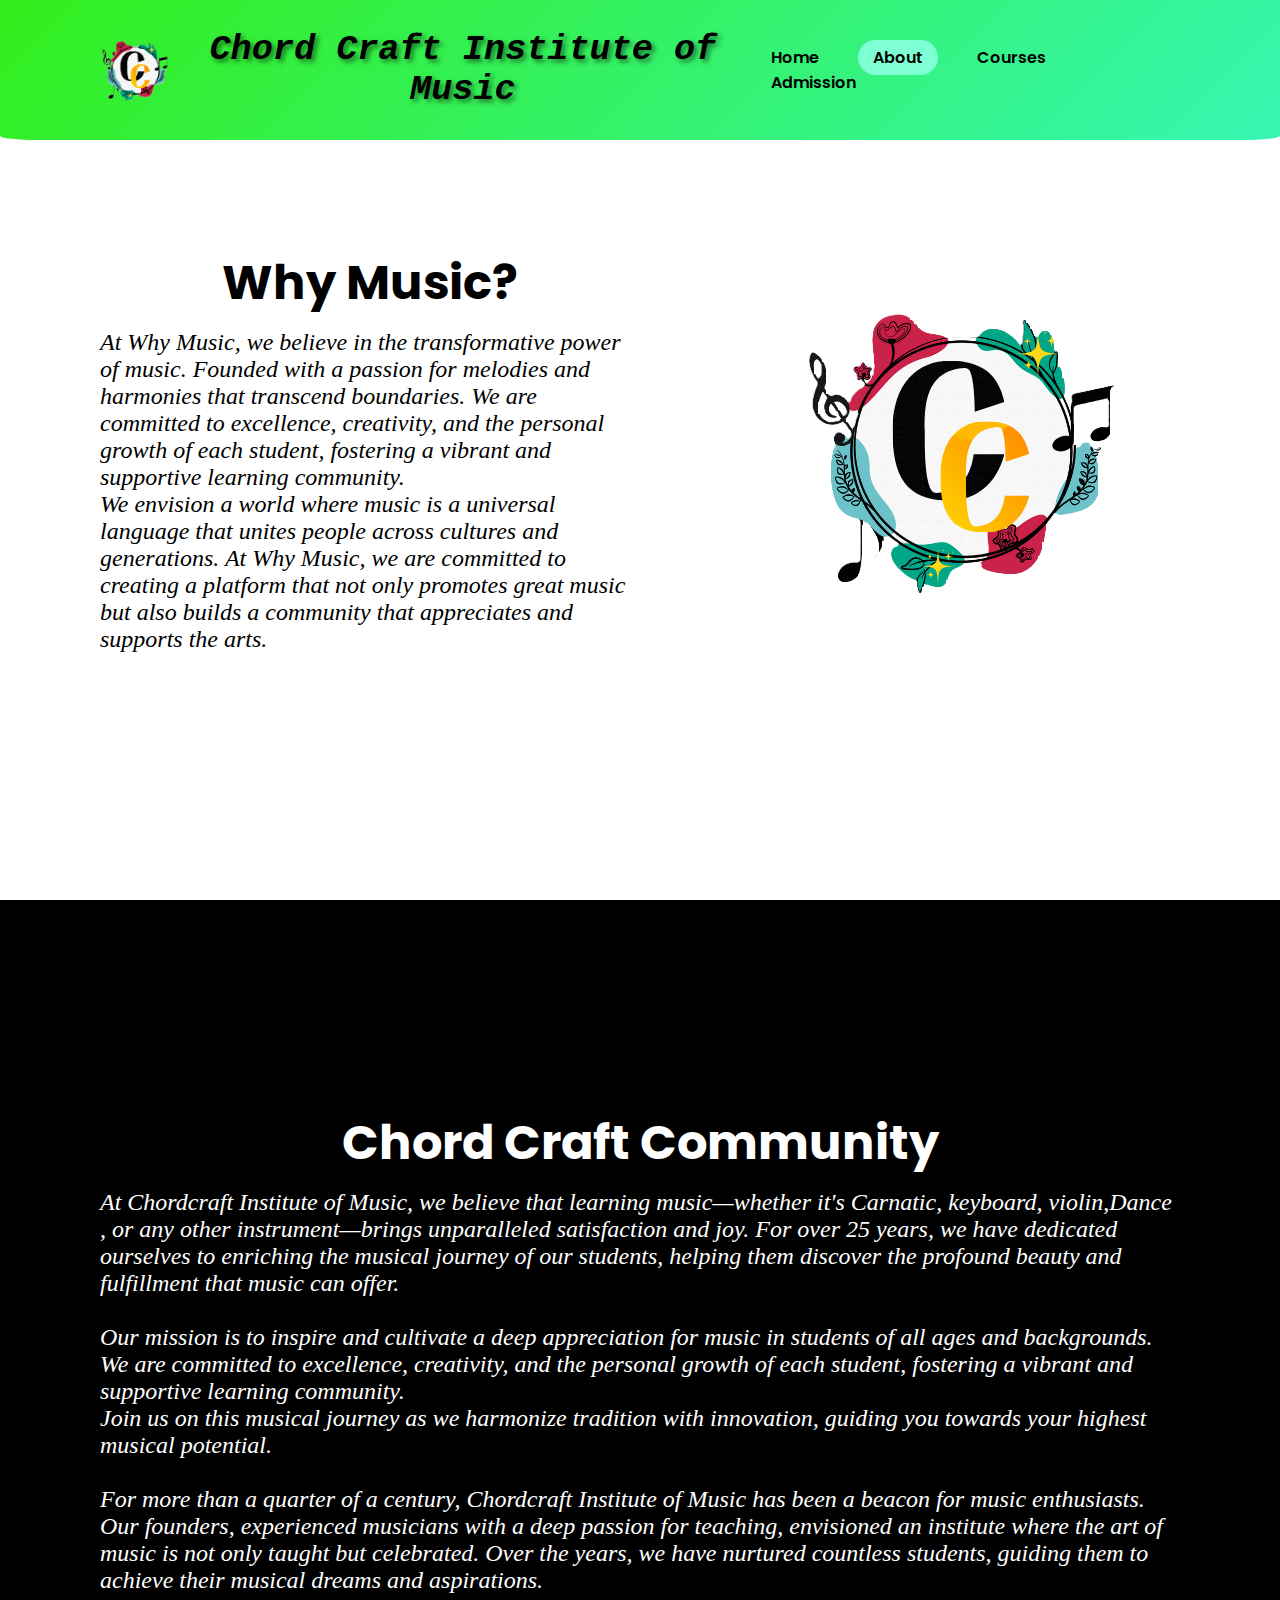
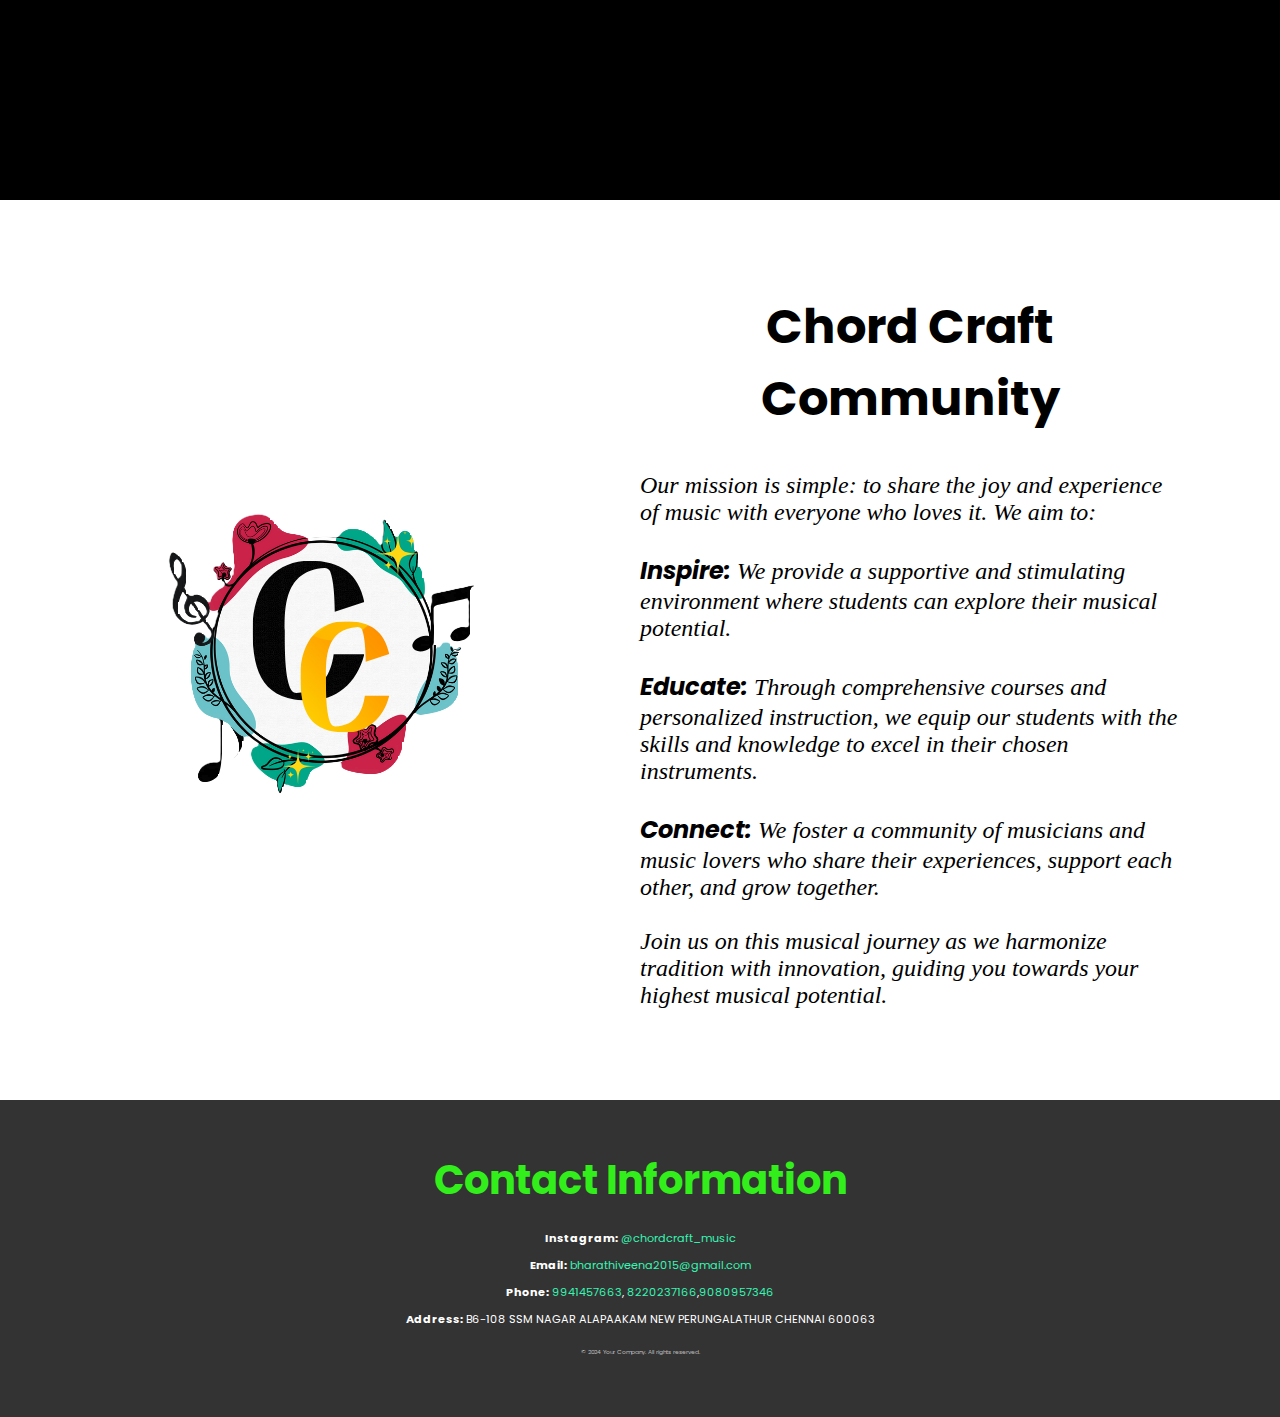
==== about.html @ 575d6068 "Add files via upload" ====
<!DOCTYPE html>
<html lang="en">
<head>
    <meta charset="UTF-8">
    <meta http-equiv="X-UA-Compatible" content="IE=edge">
    <meta name="viewport" content="width=device-width, initial-scale=1.0">
    <title>About</title>
    <link rel="stylesheet" href="styles.css">
</head>
<body class="admission_body">

    <header class="Home" id="he">
        <img src="images/logo.png" id="logo">
        <h2 id="cc">Chord Craft Institute of Music</h2>
        <nav class="Navigation">
            <a href="index.html">Home</a>
            <a href="about.html" class="Active">About</a>
            <a href="courses.html">Courses</a>
            <a href="admission.html" >Admission</a>
        </nav>
    </header>
    <section class="sec" id="about_sec">
        <div class="text-block" id="sec_content">
            <h2>Why Music?</h2>
            <p> 
                At Why Music, we believe in the transformative power of music. Founded with a passion for melodies and harmonies that transcend boundaries. We are committed to excellence, creativity, and the personal growth of each student, fostering a vibrant and supportive learning community.
    <br>
    We envision a world where music is a universal language that unites people across cultures and generations. At Why Music, we are committed to creating a platform that not only promotes great music but also builds a community that appreciates and supports the arts.
          </p>
        </div>
        <div class="image-block">
            <img src="images/logo.png" id="welcome_image">
        </div>
    </div>
    </section>

    <section class="sec" id="about_sec1">
        <div class="text-block" id="sec_content">
            <h2>Chord Craft Community</h2>
            <p> 
                At Chordcraft Institute of Music, we believe that learning music—whether it's Carnatic, keyboard, violin,Dance , or any other instrument—brings unparalleled satisfaction and joy. For over 25 years, we have dedicated ourselves to enriching the musical journey of our students, helping them discover the profound beauty and fulfillment that music can offer.    <br>
        <br>Our mission is to inspire and cultivate a deep appreciation for music in students of all ages and backgrounds. We are committed to excellence, creativity, and the personal growth of each student, fostering a vibrant and supportive learning community.
        <br>
    Join us on this musical journey as we harmonize tradition with innovation, guiding you towards your highest musical potential.
    <br><br>
    For more than a quarter of a century, Chordcraft Institute of Music has been a beacon for music enthusiasts. Our founders, experienced musicians with a deep passion for teaching, envisioned an institute where the art of music is not only taught but celebrated. Over the years, we have nurtured countless students, guiding them to achieve their musical dreams and aspirations.
        </p>
        </div>
    </section>

    <section class="sec" id="about_sec2">
        <div class="image-block">
            <img src="images/logo.png" id="welcome_image">
        </div>
        <div class="text-block" id="sec_content">
            <h2>Chord Craft Community</h2>
            <p> 
        <br>
    Our mission is simple: to share the joy and experience of music with everyone who loves it. We aim to:
    <br><br>
    <strong>Inspire: </strong> We provide a supportive and stimulating environment where students can explore their musical potential.
    <br><br>
    <strong>Educate: </strong> Through comprehensive courses and personalized instruction, we equip our students with the skills and knowledge to excel in their chosen instruments.
    <br><br>
    <strong>Connect: </strong> We foster a community of musicians and music lovers who share their experiences, support each other, and grow together.    <br><br>
        Join us on this musical journey as we harmonize tradition with innovation, guiding you towards your highest musical potential.
          </p>
        </div>
    </div>
    </section>

    <section>
        <div class="sec2">
            <div class="contact-info">
                <h2>Contact Information</h2>
                <p><strong>Instagram:</strong> <a href="https://www.instagram.com/invites/contact/?igsh=1xink2ap6kdlu&utm_content=uqi8j4b" target="_blank">@chordcraft_music</a></p>
                <!-- <p><strong>LinkedIn:</strong> <a href="https://www.linkedin.com/in/yourprofile" target="_blank">Your Profile</a></p> -->
                <p><strong>Email:</strong> <a href="mailto:bharathiveena2015@gmail.com">bharathiveena2015@gmail.com</a></p>
                <p><strong>Phone:</strong> <a href="tel:9941457663">9941457663</a>,
                    <a href="tel:8220237166">8220237166</a>,<a href="tel:9080957346">9080957346</a></p>
                <p><strong>Address:</strong> B6-108 SSM NAGAR ALAPAAKAM NEW PERUNGALATHUR CHENNAI 600063</p>
            </div>
            <div class="copyright">
                <p>&copy; 2024 Your Company. All rights reserved.</p>
            </div>
    </section>

    

    <script src="script.js"></script>
</body>
</html>
---- styles.css ----
@import url('https://fonts.googleapis.com/css2?family=Poppins:wght@300;400;500;600;700;800;900&display=swap');

* {
    margin: 0;
    padding: 0;
    box-sizing: border-box;
    font-family: 'Poppins', sans-serif;
}

body{
    background: #f9f9f9;
    min-height: 100vh;
    overflow-x: hidden;
}

header {
    position: fixed;
    top: 0;
    left: 0;
    width: 100%;
    padding: 10px 100px;
    display: flex;
    justify-content: space-between;
    align-items: center;
    z-index: 100;
    background-color: rgb(71, 252, 180);
    border-bottom-left-radius: 3%;
    border-bottom-right-radius: 3%;
    background: linear-gradient(135deg, #32ee1a,#36f6b3);

}


#logo {
    max-width: 70px;
    max-height: 70px;
    margin-right: 10px; /* Adjust margin to create space between logo and cc */
}

#cc {
    color: #000000;
    font-family: "Andale Mono", monospace; /* Using Papyrus with fallbacks */
    font-style: italic; /* Italic style */
    padding-top: 20px;
    font-size: 220%;
    /* text-shadow: -1px -1px 0 #000,  
                 1px -1px 0 #000,
                -1px 1px 0 #000,
                 1px 1px 0 #000; */
    text-shadow: 
    3px 3px 5px rgba(0, 0, 0, 0.5);
}

.Navigation {
    margin-left: auto; /* Push navigation links to the right */
}

.Navigation a {
    text-decoration: none;
    color: #000000;
    padding: 6px 15px;
    border-radius: 20px;
    margin: 0 10px;
    font-weight: 600;
}

.Navigation a:hover, .Navigation a.Active {
    background-color: aquamarine;
    color: #000000;
}

.Navigation {
    margin-right: 20px; /* Add margin to the right of the navigation */
}


.Parallax{
    display: flex;
    position:relative;
    justify-content: center;
    align-items: center;
    height: 100vh;
    background-color: #f9f9f9;
}

#Title{
    color: #20e5ff;
    font-size: 15vh;
    position: absolute;
    right: 5%; /* Adjust this value as needed */
    text-align: right;
    
    text-shadow: 
    3px 3px 5px rgba(0, 0, 0, 0.5);
}

.Parallax img{
    position: absolute;
    top:0;
    left:0;
    width: 100%;
    pointer-events: none;
}


.sec{
    display: flex;
    position: relative;
    color: #fff;
    background-color: black;
    padding: 50px;
    height: 100vh;
}

.text-block, .image-block {
    flex: 1;
    display: flex;
    flex-direction: column;
    justify-content: center;
    align-items:center;
}

.text-block{
    flex: 1;
    padding: 50px;
    animation: slideInLeft 2s ease-in-out;
}

.image-block{
    flex: 1;
    animation: slideInRight 2s ease-in-out;
}

.image-block img {
    max-width: 100%;
    height: auto;
    border-radius: 10px;
}

/* Text and Image Animations */
@keyframes slideInLeft {
    from {
        transform: translateX(-100%);
        opacity: 0;
    }
    to {
        transform: translateX(0);
        opacity: 1;
    }
}

@keyframes slideInRight {
    from {
        transform: translateX(100%);
        opacity: 0;
    }
    to {
        transform: translateX(0);
        opacity: 1;
    }
}

.sec h2,h3 {
    
    font-size: 3em;
    color: #fff;
    margin-bottom: 10px;
}

.sec p {
    font-size: 1.5em;
    font-family: "Times New Roman", serif; /* Classic serif font */
    font-style: italic;
    color: #ddd;
}
/* Sec1 Styles */
.sec1 {
    display: flex;
    justify-content: space-around;
    align-items: center;
    background-color: #fff;
    padding: 50px;
}

.trainer-box {
    background: #f9f9f9;
    border: 1px solid #ccc;
    border-radius: 10px;
    padding: 20px;
    width: 300px;
    text-align: center;
    transition: transform 0.3s, box-shadow 0.3s;
    animation: slideInUp 2s ease-in-out;
    background-image: linear-gradient(to right, #32ee1a, #36f6b3);
    transition: background-position 0.5s ease, transform 0.3s;
}
.trainer-box:hover {
    background-position: -100% 0;
    transform: scale(1.05);
}

.trainer-box:active {
    transform: scale(0.95);
}

.trainer-box img {
    max-width: 100%;
    border-radius: 50%;
    margin-bottom: 20px;
}

.trainer-box h2,h3 {
    font-size: 1.5em;
    margin-bottom: 10px;
}

.trainer-box p {
    font-size: 1em;
    color: #333;
}

/* Trainer Box Hover Effect */
.trainer-box:hover {
    transform: scale(1.05);
    box-shadow: 0 10px 20px rgba(0, 0, 0, 0.1);
}

/* Trainer Box Animation */
@keyframes slideInUp {
    from {
        transform: translateY(100%);
        opacity: 0;
    }
    to {
        transform: translateY(0);
        opacity: 1;
    }
}

/* Sec2 Styles */
.sec2 {
    background-color: #333;
    color: #fff;
    padding: 50px;
    text-align: center;
}

.sec2 h2,h3 {
    color: #32ee1a;
    font-size: 2.5em;
    margin-bottom: 20px;
}

.sec2 p {
    font-size: 0.7em;
    margin-bottom: 10px;
}

.sec2 a {
    color: #36f6b3;
    text-decoration: none;
    transition: color 0.3s;
}

.sec2 a:hover {
    color: #32ee1a;
}

.contact-info {
    margin-bottom: 20px;
    animation: slideInLeft 2s ease-in-out;
}

.copyright {
    font-size: 0.5em;
    color: #bbb;
    animation: fadeIn 2s ease-in-out;
}

/* Additional Animations */
@keyframes slideInLeft {
    from {
        transform: translateX(-100%);
        opacity: 0;
    }
    to {
        transform: translateX(0);
        opacity: 1;
    }
}

@keyframes fadeIn {
    from {
        opacity: 0;
    }
    to {
        opacity: 1;
    }
}


/* admission.html */

.admission_body{
    background: url('images/admission_bg.jpg') no-repeat center center fixed; /* Replace 'your-image-url.jpg' with the actual URL of your image */
    background-size: cover;
    min-height: 110vh;
    overflow-x: hidden;
}

.container {
    position: relative;
    max-width: 400px;
    top: 200px;
    left: 50%; /* Centering the form horizontally */
    transform: translateX(-50%); /* Centering the form horizontally */
    justify-content: center;
    padding: 20px;
    border: 1px solid #ccc;
    border-radius: 5px;
    background: #f9f9f9;
    box-shadow: 0 0 10px rgba(0, 0, 0, 0.1);
    transition: transform 0.3s ease-in-out;
}

h2 {
    text-align: center;
    color: black;
    margin-bottom: 20px;
}

label {
    display: block;
    margin-bottom: 5px;
    color: black;
    font-weight: 600;
}

input[type="text"],
input[type="tel"],
input[type="email"],
select {
    width: 100%;
    padding: 10px;
    margin-bottom: 15px;
    border: 1px solid #ccc;
    border-radius: 5px;
    transition: border-color 0.3s, box-shadow 0.3s;
}

input[type="text"]:focus,
input[type="tel"]:focus,
input[type="email"]:focus,
select:focus {
    border-color: #32ee1a;
    box-shadow: 0 0 10px rgba(50, 238, 26, 0.5);
    outline: none;
}
button {
    width: 100%;
    padding: 10px;
    background-color: #32ee1a;
    color: #fff;
    border: none;
    border-radius: 5px;
    cursor: pointer;
    font-size: 16px;
    font-weight: 600;
    background-size: 200% 100%;
    background-image: linear-gradient(to right, #32ee1a 50%, #36f6b3 50%);
    transition: background-position 0.5s ease, transform 0.3s;
}

button:hover {
    background-position: -100% 0;
    transform: scale(1.05);
}

button:active {
    transform: scale(0.95);
}


/* About HTML */

#about_sec, #about_sec2{
    display: flex;
    position: relative;
    justify-content: space-around;
    color: #14ff63;
    background-color: rgb(255, 255, 255);
}

#sec_content h2,#sec_content p{
    color: #000000;
    color: #000000;
}

#about_sec1{
    display: flex;
    position: relative;
    justify-content: space-around;
    color: #14ff63;
    background-color: rgb(0, 0, 0);
}
 #about_sec1 h2, #about_sec1 p{
    color: white;

 }
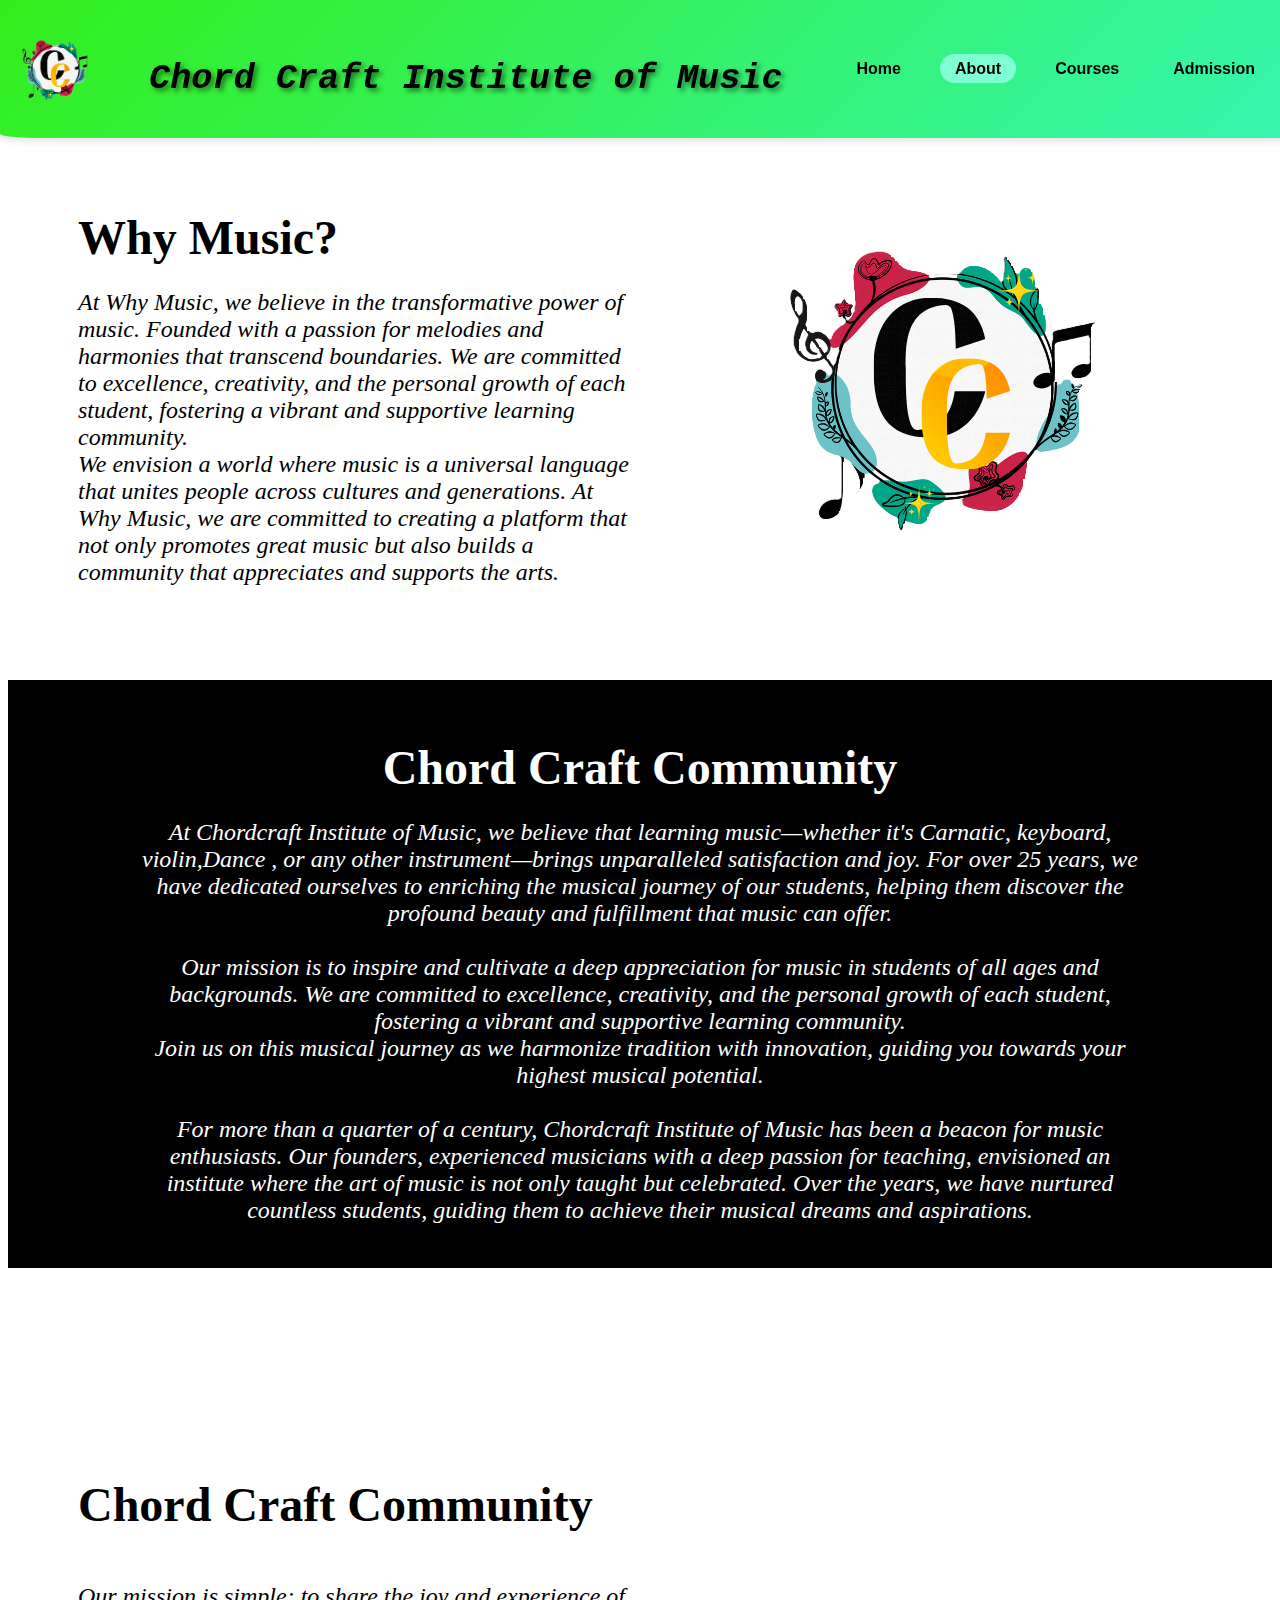
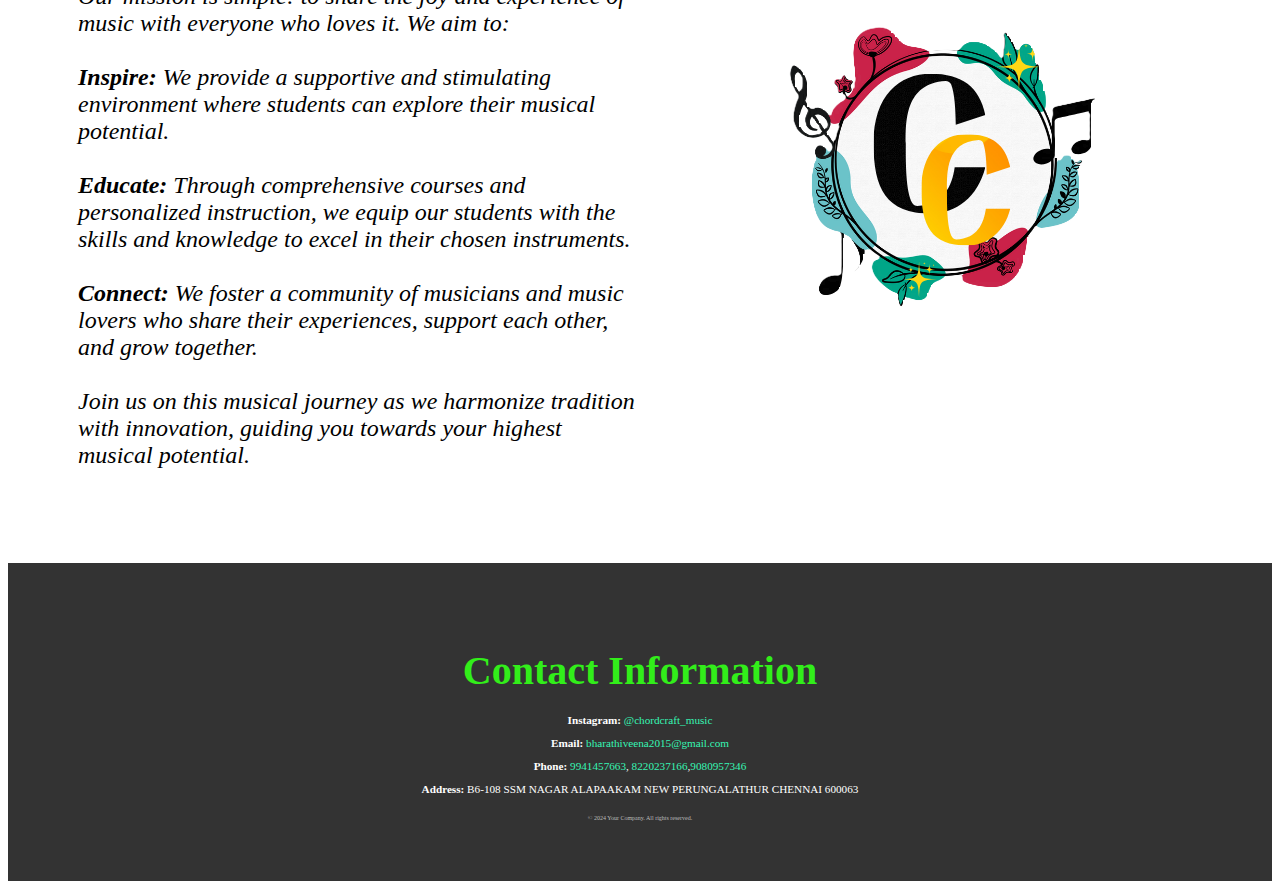
==== commit a9470f79: "Add files via upload" ====
--- a/about.html
+++ b/about.html
@@ -5,7 +5,10 @@
     <meta http-equiv="X-UA-Compatible" content="IE=edge">
     <meta name="viewport" content="width=device-width, initial-scale=1.0">
     <title>About</title>
-    <link rel="stylesheet" href="styles.css">
+    <link rel="stylesheet" href="css/index_styles.css">
+    <link rel="stylesheet" href="css/aboutsec_styles.css">
+    <link rel="stylesheet" href="css/aboutsec1_styles.css">
+    <link rel="stylesheet" href="css/sec2_styles.css">
 </head>
 <body class="admission_body">
 
@@ -19,22 +22,27 @@
             <a href="admission.html" >Admission</a>
         </nav>
     </header>
+
     <section class="sec" id="about_sec">
         <div class="text-block" id="sec_content">
             <h2>Why Music?</h2>
-            <p> 
-                At Why Music, we believe in the transformative power of music. Founded with a passion for melodies and harmonies that transcend boundaries. We are committed to excellence, creativity, and the personal growth of each student, fostering a vibrant and supportive learning community.
-    <br>
-    We envision a world where music is a universal language that unites people across cultures and generations. At Why Music, we are committed to creating a platform that not only promotes great music but also builds a community that appreciates and supports the arts.
-          </p>
+            <p>
+                At Why Music, we believe in the transformative power of music. Founded with a passion for melodies and
+                harmonies that transcend boundaries. We are committed to excellence, creativity, and the personal growth of
+                each student, fostering a vibrant and supportive learning community.
+                <br>
+                We envision a world where music is a universal language that unites people across cultures and generations.
+                At Why Music, we are committed to creating a platform that not only promotes great music but also builds a
+                community that appreciates and supports the arts.
+            </p>
         </div>
         <div class="image-block">
             <img src="images/logo.png" id="welcome_image">
         </div>
-    </div>
+        </div>
     </section>
 
-    <section class="sec" id="about_sec1">
+    <section class="sec1">
         <div class="text-block" id="sec_content">
             <h2>Chord Craft Community</h2>
             <p> 
@@ -48,25 +56,29 @@
         </div>
     </section>
 
-    <section class="sec" id="about_sec2">
+    <section class="sec" >
         <div class="image-block">
             <img src="images/logo.png" id="welcome_image">
         </div>
         <div class="text-block" id="sec_content">
             <h2>Chord Craft Community</h2>
-            <p> 
-        <br>
-    Our mission is simple: to share the joy and experience of music with everyone who loves it. We aim to:
-    <br><br>
-    <strong>Inspire: </strong> We provide a supportive and stimulating environment where students can explore their musical potential.
-    <br><br>
-    <strong>Educate: </strong> Through comprehensive courses and personalized instruction, we equip our students with the skills and knowledge to excel in their chosen instruments.
-    <br><br>
-    <strong>Connect: </strong> We foster a community of musicians and music lovers who share their experiences, support each other, and grow together.    <br><br>
-        Join us on this musical journey as we harmonize tradition with innovation, guiding you towards your highest musical potential.
-          </p>
+            <p>
+                <br>
+                Our mission is simple: to share the joy and experience of music with everyone who loves it. We aim to:
+                <br><br>
+                <strong>Inspire: </strong> We provide a supportive and stimulating environment where students can explore
+                their musical potential.
+                <br><br>
+                <strong>Educate: </strong> Through comprehensive courses and personalized instruction, we equip our students
+                with the skills and knowledge to excel in their chosen instruments.
+                <br><br>
+                <strong>Connect: </strong> We foster a community of musicians and music lovers who share their experiences,
+                support each other, and grow together. <br><br>
+                Join us on this musical journey as we harmonize tradition with innovation, guiding you towards your highest
+                musical potential.
+            </p>
         </div>
-    </div>
+        </div>
     </section>
 
     <section>
--- a/css/index_styles.css
+++ b/css/index_styles.css
@@ -0,0 +1,114 @@
+/* General styles */
+#logo {
+    max-width: 70px;
+    max-height: 70px;
+    margin-right: 10px;
+}
+
+#cc {
+    color: #000000;
+    font-family: "Andale Mono", monospace;
+    font-style: italic;
+    padding-top: 20px;
+    font-size: 220%;
+    text-shadow: 3px 3px 5px rgba(0, 0, 0, 0.5);
+}
+
+.Navigation a {
+    text-decoration: none;
+    font-family: 'Poppins', sans-serif;
+    color: #000000;
+    padding: 6px 15px;
+    border-radius: 20px;
+    margin: 0 10px;
+    font-weight: 600;
+}
+
+.Navigation a:hover, .Navigation a.Active {
+    background-color: aquamarine;
+    color: #000000;
+}
+
+.Navigation {
+    margin-right: 20px;
+}
+
+.Home {
+    position:fixed;
+    top: 0;
+    left:0;
+    width: 100%;
+    background-color: rgb(71, 252, 180);
+    border-bottom-left-radius: 3%;
+    border-bottom-right-radius: 3%;
+    background: linear-gradient(135deg, #32ee1a, #36f6b3);
+    z-index: 1000;
+    display: flex;
+    align-items: center;
+    justify-content: space-between;
+    padding: 10px 20px;
+    box-shadow: 0 4px 6px rgba(0, 0, 0, 0.1);
+}
+
+/* Media queries for responsiveness */
+@media (max-width: 768px) {
+    #logo {
+        max-width: 50px;
+        max-height: 50px;
+    }
+
+    #cc {
+        font-size: 180%;
+        padding-top: 10px;
+    }
+
+    .Navigation a {
+        padding: 4px 10px;
+        margin: 0 5px;
+    }
+
+    .Navigation {
+        margin-right: 0;
+        margin-top: 10px;
+        display: flex;
+        justify-content: center;
+        width: 100%;
+    }
+
+    .Home {
+        flex-direction: column;
+        align-items: center;
+        padding: 8px 15px;
+    }
+}
+
+@media (max-width: 480px) {
+    #logo {
+        max-width: 40px;
+        max-height: 40px;
+    }
+
+    #cc {
+        font-size: 150%;
+        padding-top: 5px;
+    }
+
+    .Navigation a {
+        padding: 3px 8px;
+        margin: 0 3px;
+    }
+
+    .Navigation {
+        margin-right: 0;
+        margin-top: 10px;
+        display: flex;
+        justify-content: center;
+        width: 100%;
+    }
+
+    .Home {
+        flex-direction: column;
+        align-items: center;
+        padding: 5px 10px;
+    }
+}
--- a/css/aboutsec_styles.css
+++ b/css/aboutsec_styles.css
@@ -0,0 +1,135 @@
+.sec {
+    background-color: white;
+    display: flex;
+    align-items: center;
+    justify-content: space-between;
+    padding: 50px;
+    transition: all 1.5s ease; /* Transition for the section */
+    color: #000; /* Text color */
+    margin-top: 100px;
+}
+
+.text-block {
+    flex: 1;
+    transition: all 1.5s ease; /* Transition for the text block */
+    background-color: white; /* Background color */
+    padding: 20px; /* Add padding for better readability */
+    max-width: 50%; /* Limit maximum width */
+    order: 1; /* Order text block to display first */
+    animation: slideInLeft 2s ease-in-out;
+}
+
+.image-block {
+    flex: 1;
+    transition: all 1.5s ease; /* Transition for the image block */
+    text-align: center; /* Center-align the image */
+    order: 2; /* Order image block to display second */
+    animation: slideInRight 2s ease-in-out;
+}
+
+.text-block h2 {
+    font-size: 3em;
+    color: #000000;
+    margin-bottom: 10px;
+}
+
+.text-block p {
+    font-size: 1.5em;
+    font-family: "Times New Roman", serif; /* Classic serif font */
+    font-style: italic;
+    color: black;
+}
+
+#welcome_image {
+    max-width: 100%;
+    height: auto;
+}
+
+
+/* Text and Image Animations */
+@keyframes slideInLeft {
+    from {
+        transform: translateX(-100%);
+        opacity: 0;
+    }
+    to {
+        transform: translateX(0);
+        opacity: 1;
+    }
+}
+
+@keyframes slideInRight {
+    from {
+        transform: translateX(100%);
+        opacity: 0;
+    }
+    to {
+        transform: translateX(0);
+        opacity: 1;
+    }
+}
+
+
+
+/* Media query for responsiveness */
+@media (max-width: 768px) {
+    .sec {
+        flex-direction: column;
+        margin-top: 100px;
+    }
+
+    .text-block, .image-block {
+        width: 100%;
+        max-width: none;
+        padding: 20px 0; /* Adjust padding for smaller screens */
+        order: unset; /* Reset order property */
+    }
+
+    .text-block h2 {
+        font-size: 2.5em;
+        color: black;
+    }
+
+    .text-block p {
+        font-size: 1.2em;
+        color: black;
+    }
+
+    .image-block {
+        text-align: center; /* Center-align the image */
+    }
+}
+
+
+/* Media query for responsiveness */
+@media (max-width: 480px) {
+    .sec {
+        flex-direction: column;
+        margin-top: 100px;
+    }
+
+    .text-block, .image-block {
+        width: 100%;
+        max-width: none;
+        padding: 20px 0; /* Adjust padding for smaller screens */
+        order: unset; /* Reset order property */
+    }
+
+    .text-block h2 {
+        font-size: 2em;
+        color: black;
+    }
+
+    .text-block p {
+        font-size: 1em;
+        color: black;
+    }
+
+    .image-block {
+        text-align: center; /* Center-align the image */
+    }
+}
+
+
+
+/* ************************************************************************************************** */
--- a/css/aboutsec1_styles.css
+++ b/css/aboutsec1_styles.css
@@ -0,0 +1,37 @@
+.sec1 {
+    display: flex;
+    position: relative;
+    justify-content: space-around;
+    color: #14ff63; /* Text color */
+    background-color: rgb(0, 0, 0); /* Background color */
+    .text-block {
+        flex: 1;
+        transition: all 1.5s ease; /* Transition for the text block */
+        background-color: black; /* Background color */
+        padding: 20px; /* Add padding for better readability */
+        max-width: 80%; /* Limit maximum width */
+        order: 1; /* Order text block to display first */
+        text-align: center;
+        animation: slideInLeft 2s ease-in-out;
+    }
+    
+    .text-block h2 {
+        font-size: 3em;
+        color: white;
+        margin-bottom: 10px;
+    }
+    
+    .text-block p {
+        font-size: 1.5em;
+        font-family: "Times New Roman", serif; /* Classic serif font */
+        font-style: italic;
+        color: white;
+    }
+    
+    
+    
+    }
+    
+.sec1 h2, .sec1 p {
+    color: white; /* Override text color for h2 and p */
+}
--- a/css/sec2_styles.css
+++ b/css/sec2_styles.css
@@ -0,0 +1,61 @@
+.sec2 {
+    background-color: #333;
+    color: #fff;
+    padding: 50px;
+    text-align: center;
+    overflow: hidden; /* Prevent content from overlapping outside the section */
+}
+
+.sec2 h2,h3 {
+    color: #32ee1a;
+    font-size: 2.5em;
+    margin-bottom: 20px;
+}
+
+.sec2 p {
+    font-size: 0.7em;
+    margin-bottom: 10px;
+}
+
+.sec2 a {
+    color: #36f6b3;
+    text-decoration: none;
+    transition: color 0.3s;
+}
+
+.sec2 a:hover {
+    color: #32ee1a;
+}
+
+.contact-info {
+    margin-bottom: 20px;
+    animation: slideInLeft 2s ease-in-out;
+}
+
+.copyright {
+    font-size: 0.5em;
+    color: #bbb;
+    animation: fadeIn 2s ease-in-out;
+}
+
+/* Additional Animations */
+@keyframes slideInLeft {
+    from {
+        transform: translateX(-100%);
+        opacity: 0;
+    }
+    to {
+        transform: translateX(0);
+        opacity: 1;
+    }
+}
+
+@keyframes fadeIn {
+    from {
+        opacity: 0;
+    }
+    to {
+        opacity: 1;
+    }
+}
+
